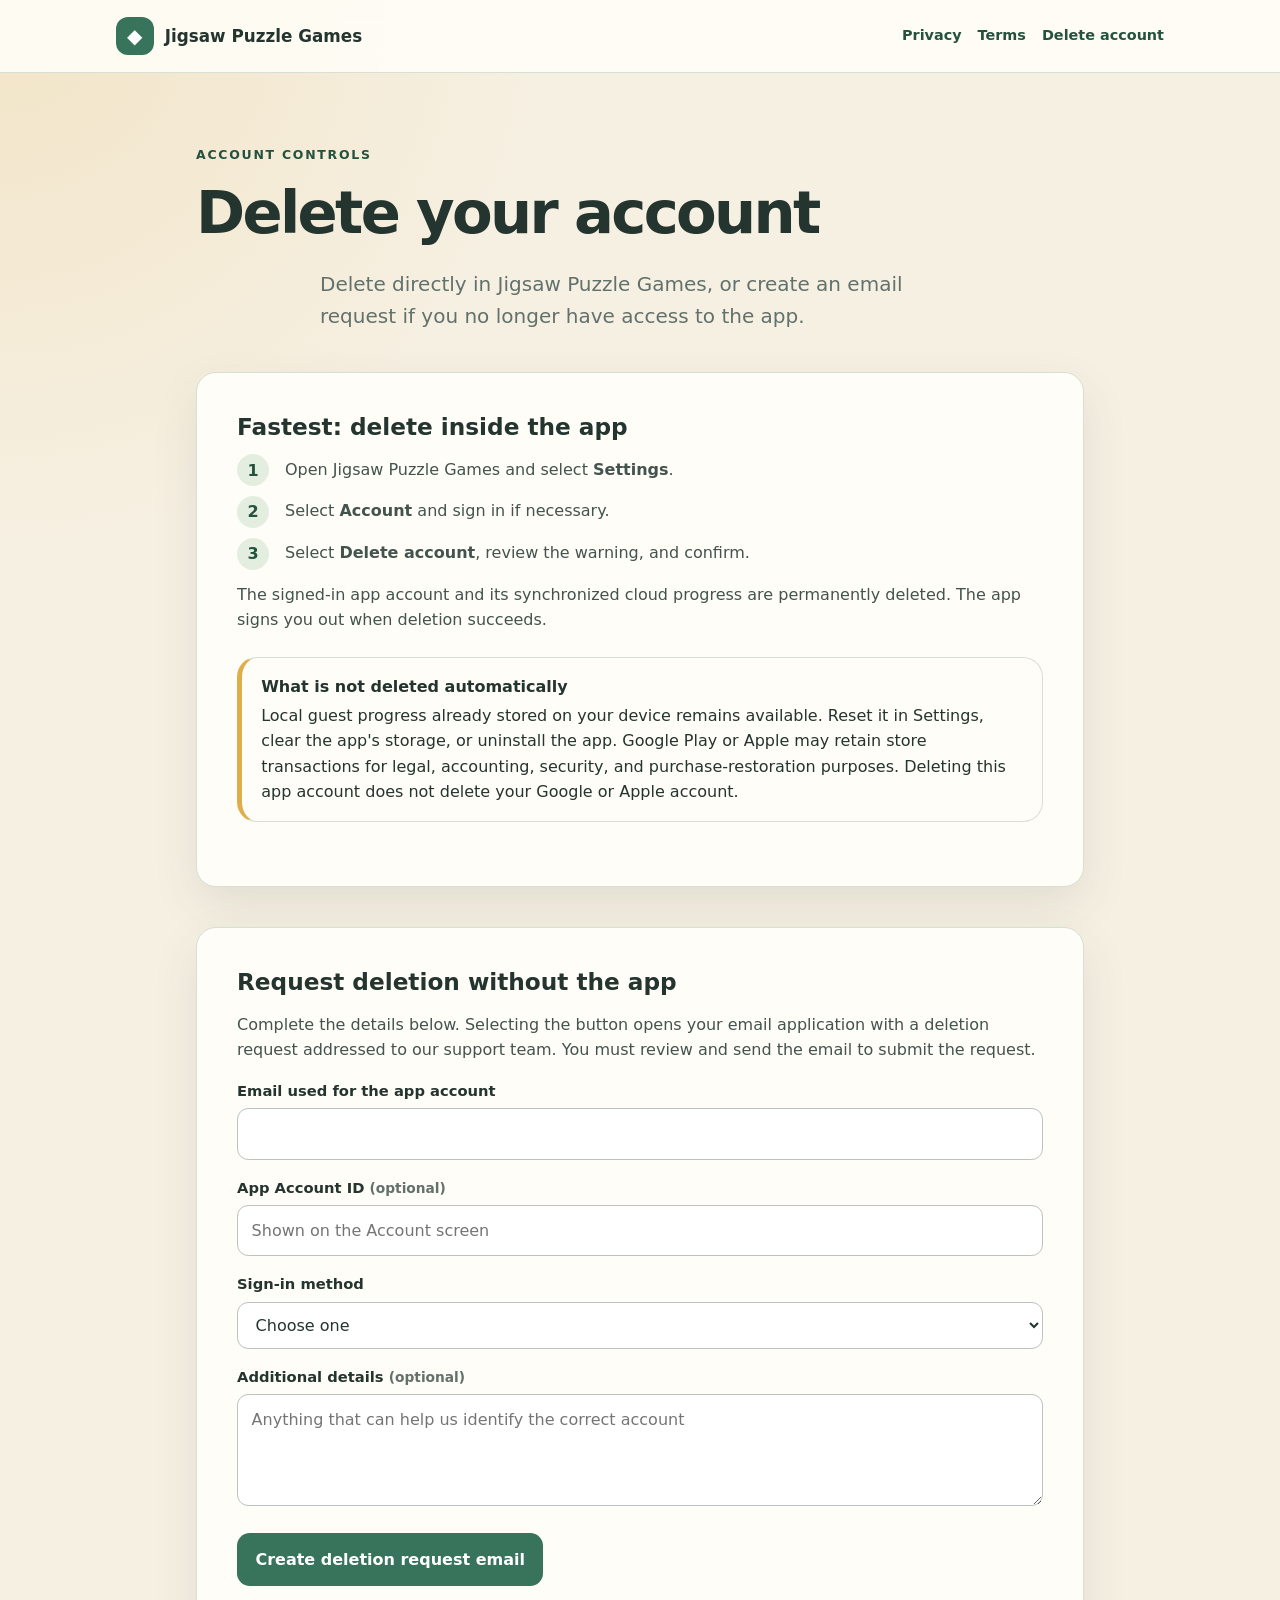
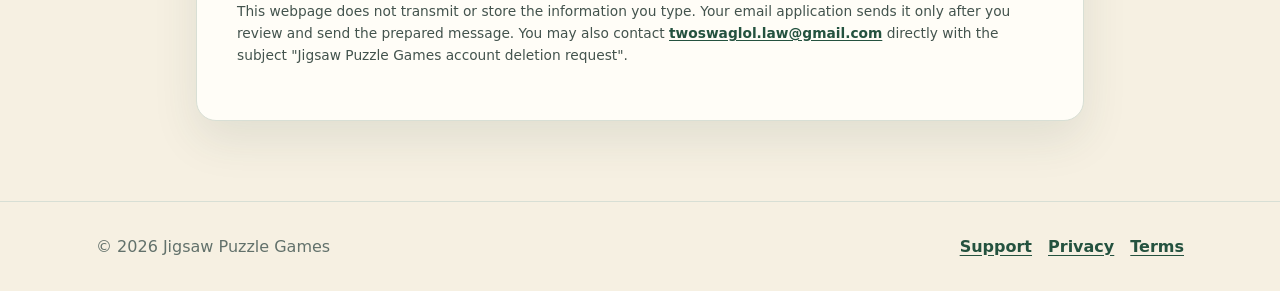
==== delete-account/index.html @ b5374c9b "default files" ====
<!doctype html>
<html lang="en">
  <head>
    <meta charset="utf-8">
    <meta name="viewport" content="width=device-width, initial-scale=1">
    <meta name="description" content="Delete a Jigsaw Puzzle Games account and associated cloud data.">
    <title>Delete Account - Jigsaw Puzzle Games</title>
    <link rel="stylesheet" href="../assets/styles.css">
    <script src="../assets/site.js" defer></script>
  </head>
  <body>
    <header class="site-header">
      <nav class="nav" aria-label="Main navigation">
        <a class="brand" href="../"><span class="brand-mark" aria-hidden="true">◆</span>Jigsaw Puzzle Games</a>
        <div class="nav-links">
          <a href="../privacy/">Privacy</a>
          <a href="../terms/">Terms</a>
          <a aria-current="page" href="./">Delete account</a>
        </div>
      </nav>
    </header>

    <main class="legal-page">
      <p class="eyebrow">Account controls</p>
      <h1>Delete your account</h1>
      <p class="lead">Delete directly in Jigsaw Puzzle Games, or create an email request if you no longer have access to the app.</p>

      <section class="legal-card">
        <h2>Fastest: delete inside the app</h2>
        <ol class="steps">
          <li>Open Jigsaw Puzzle Games and select <strong>Settings</strong>.</li>
          <li>Select <strong>Account</strong> and sign in if necessary.</li>
          <li>Select <strong>Delete account</strong>, review the warning, and confirm.</li>
        </ol>
        <p>The signed-in app account and its synchronized cloud progress are permanently deleted. The app signs you out when deletion succeeds.</p>

        <div class="notice">
          <strong>What is not deleted automatically</strong>
          Local guest progress already stored on your device remains available. Reset it in Settings, clear the app's storage, or uninstall the app. Google Play or Apple may retain store transactions for legal, accounting, security, and purchase-restoration purposes. Deleting this app account does not delete your Google or Apple account.
        </div>
      </section>

      <section class="form-card">
        <h2>Request deletion without the app</h2>
        <p>Complete the details below. Selecting the button opens your email application with a deletion request addressed to our support team. You must review and send the email to submit the request.</p>

        <form id="deletion-form">
          <label for="account-email">Email used for the app account</label>
          <input id="account-email" name="account-email" type="email" autocomplete="email" required>

          <label for="account-id">App Account ID <span class="small">(optional)</span></label>
          <input id="account-id" name="account-id" type="text" autocomplete="off" placeholder="Shown on the Account screen">

          <label for="sign-in-method">Sign-in method</label>
          <select id="sign-in-method" name="sign-in-method" required>
            <option value="">Choose one</option>
            <option>Email verification code</option>
            <option>Google</option>
            <option>Apple</option>
            <option>Not sure</option>
          </select>

          <label for="details">Additional details <span class="small">(optional)</span></label>
          <textarea id="details" name="details" maxlength="1000" placeholder="Anything that can help us identify the correct account"></textarea>

          <button class="button" type="submit">Create deletion request email</button>
          <p class="form-status" data-form-status role="status" aria-live="polite"></p>
        </form>

        <p class="small">This webpage does not transmit or store the information you type. Your email application sends it only after you review and send the prepared message. You may also contact <a data-support-email></a> directly with the subject "Jigsaw Puzzle Games account deletion request".</p>
      </section>
    </main>

    <footer class="site-footer">
      <div class="footer-inner">
        <p>© <span data-current-year></span> Jigsaw Puzzle Games</p>
        <div class="footer-links"><a href="../">Support</a><a href="../privacy/">Privacy</a><a href="../terms/">Terms</a></div>
      </div>
    </footer>
  </body>
</html>
---- assets/styles.css ----
:root {
  color-scheme: light;
  --background: #f6f0e2;
  --surface: #fffdf7;
  --surface-strong: #ffffff;
  --ink: #24342e;
  --muted: #62716b;
  --primary: #38745b;
  --primary-dark: #24523f;
  --border: #d8dfd5;
  --accent: #dfad49;
  --danger: #9b3f33;
  --shadow: 0 18px 46px rgba(43, 66, 57, 0.1);
  font-family: Inter, ui-sans-serif, system-ui, -apple-system, BlinkMacSystemFont, "Segoe UI", sans-serif;
  line-height: 1.6;
}

* {
  box-sizing: border-box;
}

html {
  scroll-behavior: smooth;
}

body {
  background:
    radial-gradient(circle at top left, rgba(223, 173, 73, 0.18), transparent 34rem),
    var(--background);
  color: var(--ink);
  margin: 0;
  min-height: 100vh;
}

a {
  color: var(--primary-dark);
  font-weight: 700;
  text-underline-offset: 0.18em;
}

a:hover {
  color: var(--primary);
}

.site-header {
  background: rgba(255, 253, 247, 0.9);
  border-bottom: 1px solid var(--border);
  position: sticky;
  top: 0;
  z-index: 10;
  backdrop-filter: blur(12px);
}

.nav {
  align-items: center;
  display: flex;
  gap: 1.25rem;
  justify-content: space-between;
  margin: 0 auto;
  max-width: 68rem;
  min-height: 4.5rem;
  padding: 0.75rem 1.25rem;
}

.brand {
  align-items: center;
  color: var(--ink);
  display: inline-flex;
  font-size: 1.05rem;
  gap: 0.7rem;
  text-decoration: none;
}

.brand-mark {
  align-items: center;
  background: var(--primary);
  border-radius: 0.75rem;
  color: white;
  display: inline-flex;
  font-size: 1.25rem;
  height: 2.35rem;
  justify-content: center;
  width: 2.35rem;
}

.nav-links {
  display: flex;
  flex-wrap: wrap;
  gap: 1rem;
}

.nav-links a {
  font-size: 0.9rem;
  text-decoration: none;
}

main {
  margin: 0 auto;
  max-width: 58rem;
  padding: 4.5rem 1.25rem 5rem;
}

.hero {
  padding: 2.5rem 0 3.5rem;
  text-align: center;
}

.eyebrow {
  color: var(--primary-dark);
  font-size: 0.78rem;
  font-weight: 900;
  letter-spacing: 0.14em;
  margin: 0 0 0.75rem;
  text-transform: uppercase;
}

h1,
h2,
h3 {
  line-height: 1.2;
}

h1 {
  font-size: clamp(2.25rem, 7vw, 4.5rem);
  letter-spacing: -0.045em;
  margin: 0 auto;
  max-width: 13ch;
}

.legal-page h1 {
  font-size: clamp(2.1rem, 6vw, 3.7rem);
  margin: 0;
  max-width: 16ch;
}

h2 {
  font-size: 1.45rem;
  margin: 2.5rem 0 0.65rem;
}

h3 {
  font-size: 1.05rem;
  margin: 1.5rem 0 0.35rem;
}

.lead {
  color: var(--muted);
  font-size: clamp(1.05rem, 2.5vw, 1.25rem);
  margin: 1.25rem auto 0;
  max-width: 40rem;
}

.cards {
  display: grid;
  gap: 1rem;
  grid-template-columns: repeat(3, minmax(0, 1fr));
}

.card,
.legal-card,
.form-card,
.notice {
  background: var(--surface);
  border: 1px solid var(--border);
  border-radius: 1.25rem;
  box-shadow: var(--shadow);
}

.card {
  display: flex;
  flex-direction: column;
  min-height: 13rem;
  padding: 1.5rem;
}

.card h2 {
  margin: 0.85rem 0 0.45rem;
}

.card p {
  color: var(--muted);
  flex: 1;
  margin: 0 0 1rem;
}

.card-icon {
  font-size: 1.65rem;
}

.legal-card,
.form-card {
  margin-top: 2.5rem;
  padding: clamp(1.3rem, 4vw, 2.5rem);
}

.legal-card > :first-child,
.form-card > :first-child {
  margin-top: 0;
}

.legal-card p,
.legal-card li,
.form-card p {
  color: #43534d;
}

.meta {
  color: var(--muted);
  font-size: 0.92rem;
  margin-top: 1rem;
}

.notice {
  border-left: 0.35rem solid var(--accent);
  box-shadow: none;
  margin: 1.5rem 0;
  padding: 1rem 1.2rem;
}

.notice strong {
  display: block;
  margin-bottom: 0.2rem;
}

.steps {
  counter-reset: step;
  list-style: none;
  padding: 0;
}

.steps li {
  counter-increment: step;
  margin: 1rem 0;
  padding-left: 3rem;
  position: relative;
}

.steps li::before {
  align-items: center;
  background: #e4eee0;
  border-radius: 50%;
  color: var(--primary-dark);
  content: counter(step);
  display: flex;
  font-weight: 900;
  height: 2rem;
  justify-content: center;
  left: 0;
  position: absolute;
  top: -0.15rem;
  width: 2rem;
}

label {
  display: block;
  font-size: 0.92rem;
  font-weight: 800;
  margin: 1rem 0 0.35rem;
}

input,
select,
textarea {
  background: var(--surface-strong);
  border: 1px solid #b8c4bc;
  border-radius: 0.7rem;
  color: var(--ink);
  font: inherit;
  padding: 0.75rem 0.85rem;
  width: 100%;
}

textarea {
  min-height: 7rem;
  resize: vertical;
}

input:focus,
select:focus,
textarea:focus {
  border-color: var(--primary);
  outline: 3px solid rgba(56, 116, 91, 0.18);
}

.button {
  background: var(--primary);
  border: 0;
  border-radius: 0.8rem;
  color: white;
  cursor: pointer;
  display: inline-flex;
  font: inherit;
  font-weight: 900;
  justify-content: center;
  margin-top: 1.25rem;
  padding: 0.85rem 1.15rem;
  text-decoration: none;
}

.button:hover {
  background: var(--primary-dark);
  color: white;
}

.button:disabled {
  background: #8f9b96;
  cursor: not-allowed;
}

.form-status {
  color: var(--danger);
  font-size: 0.9rem;
  font-weight: 700;
  margin: 0.8rem 0 0;
}

.small {
  color: var(--muted);
  font-size: 0.86rem;
}

.site-footer {
  border-top: 1px solid var(--border);
  color: var(--muted);
  padding: 2rem 1.25rem;
}

.footer-inner {
  display: flex;
  flex-wrap: wrap;
  gap: 0.75rem 1.25rem;
  justify-content: space-between;
  margin: 0 auto;
  max-width: 68rem;
}

.footer-inner p {
  margin: 0;
}

.footer-links {
  display: flex;
  flex-wrap: wrap;
  gap: 1rem;
}

@media (max-width: 720px) {
  .nav {
    align-items: flex-start;
    flex-direction: column;
  }

  .nav-links {
    gap: 0.75rem;
  }

  main {
    padding-top: 2.5rem;
  }

  .cards {
    grid-template-columns: 1fr;
  }

  .card {
    min-height: auto;
  }
}

@media print {
  .site-header,
  .site-footer,
  .button {
    display: none;
  }

  body {
    background: white;
  }

  main {
    max-width: none;
    padding: 0;
  }

  .legal-card {
    border: 0;
    box-shadow: none;
    padding: 0;
  }
}
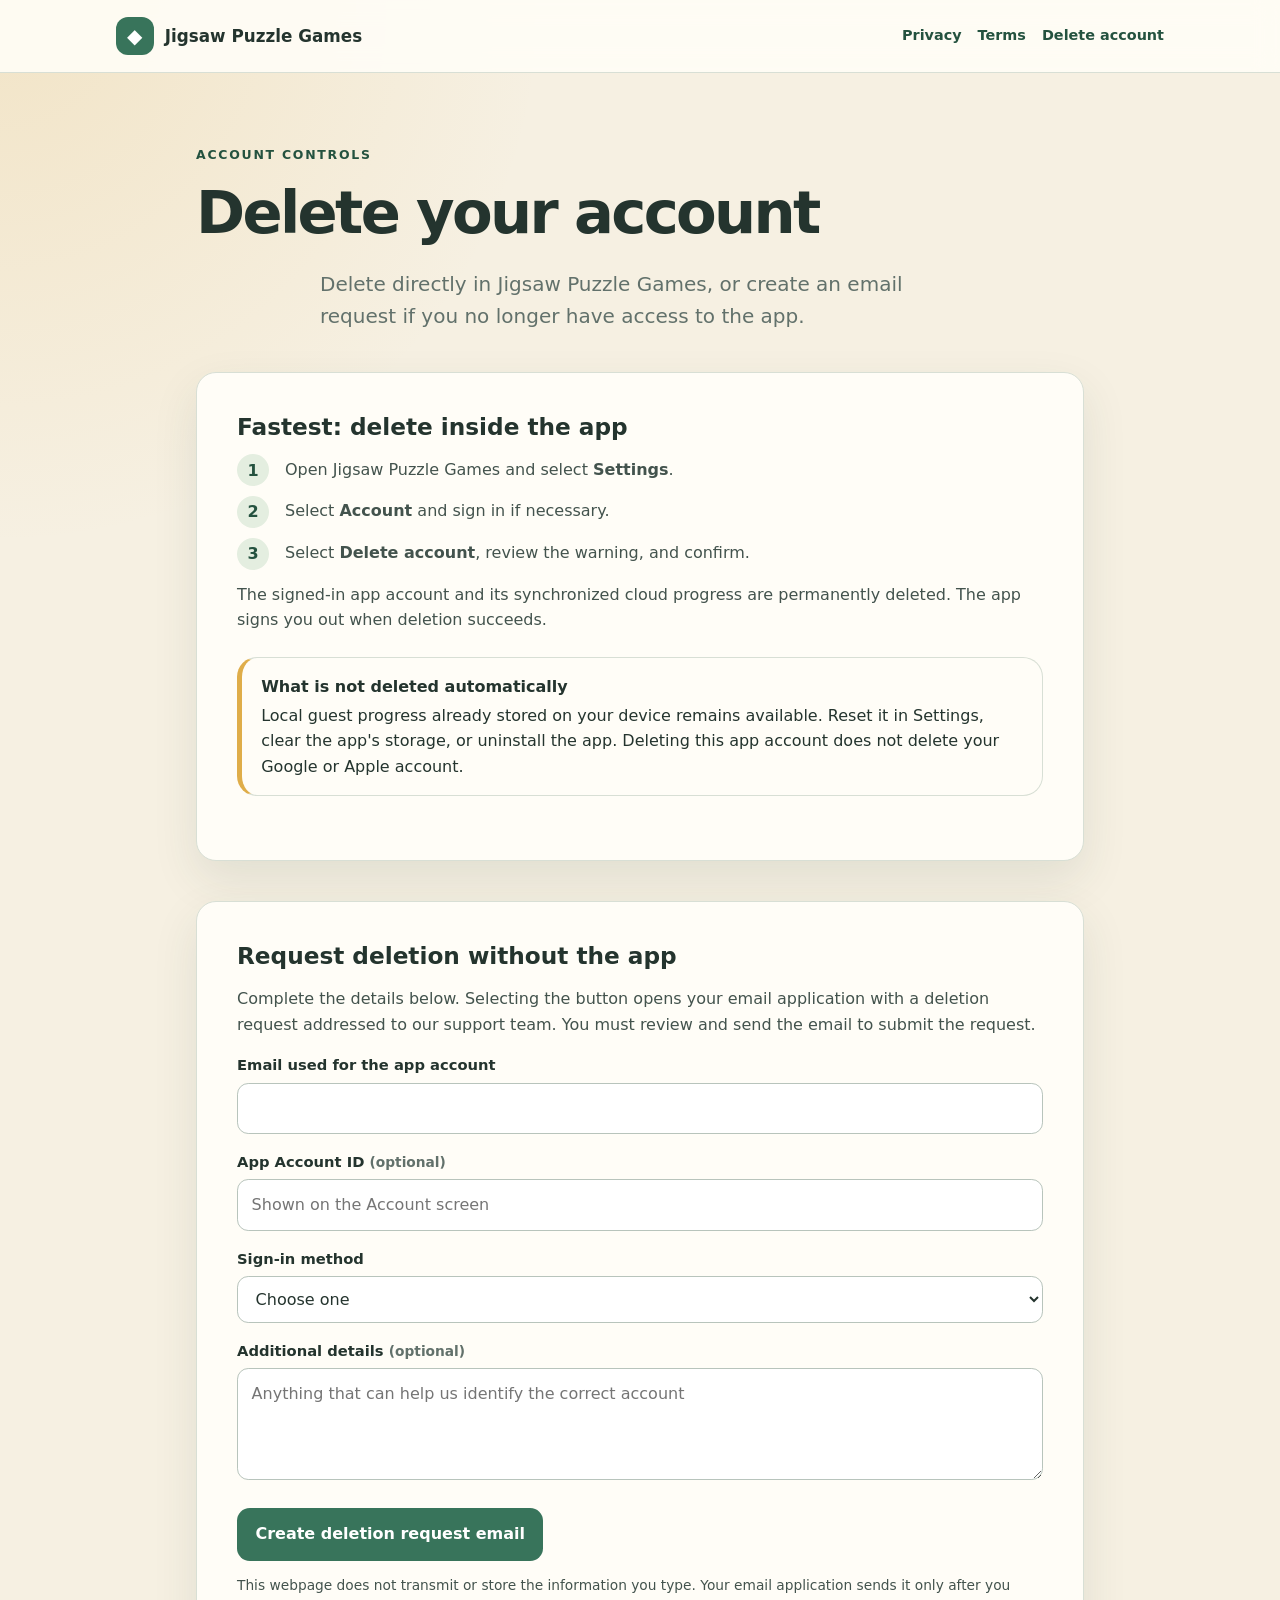
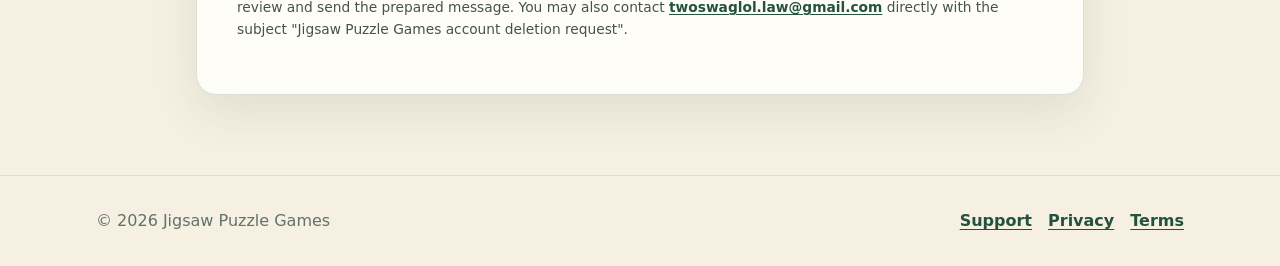
==== commit 5f1ca54a: "without lifetime purchase" ====
--- a/delete-account/index.html
+++ b/delete-account/index.html
@@ -36,7 +36,7 @@
 
         <div class="notice">
           <strong>What is not deleted automatically</strong>
-          Local guest progress already stored on your device remains available. Reset it in Settings, clear the app's storage, or uninstall the app. Google Play or Apple may retain store transactions for legal, accounting, security, and purchase-restoration purposes. Deleting this app account does not delete your Google or Apple account.
+          Local guest progress already stored on your device remains available. Reset it in Settings, clear the app's storage, or uninstall the app. Deleting this app account does not delete your Google or Apple account.
         </div>
       </section>
 
